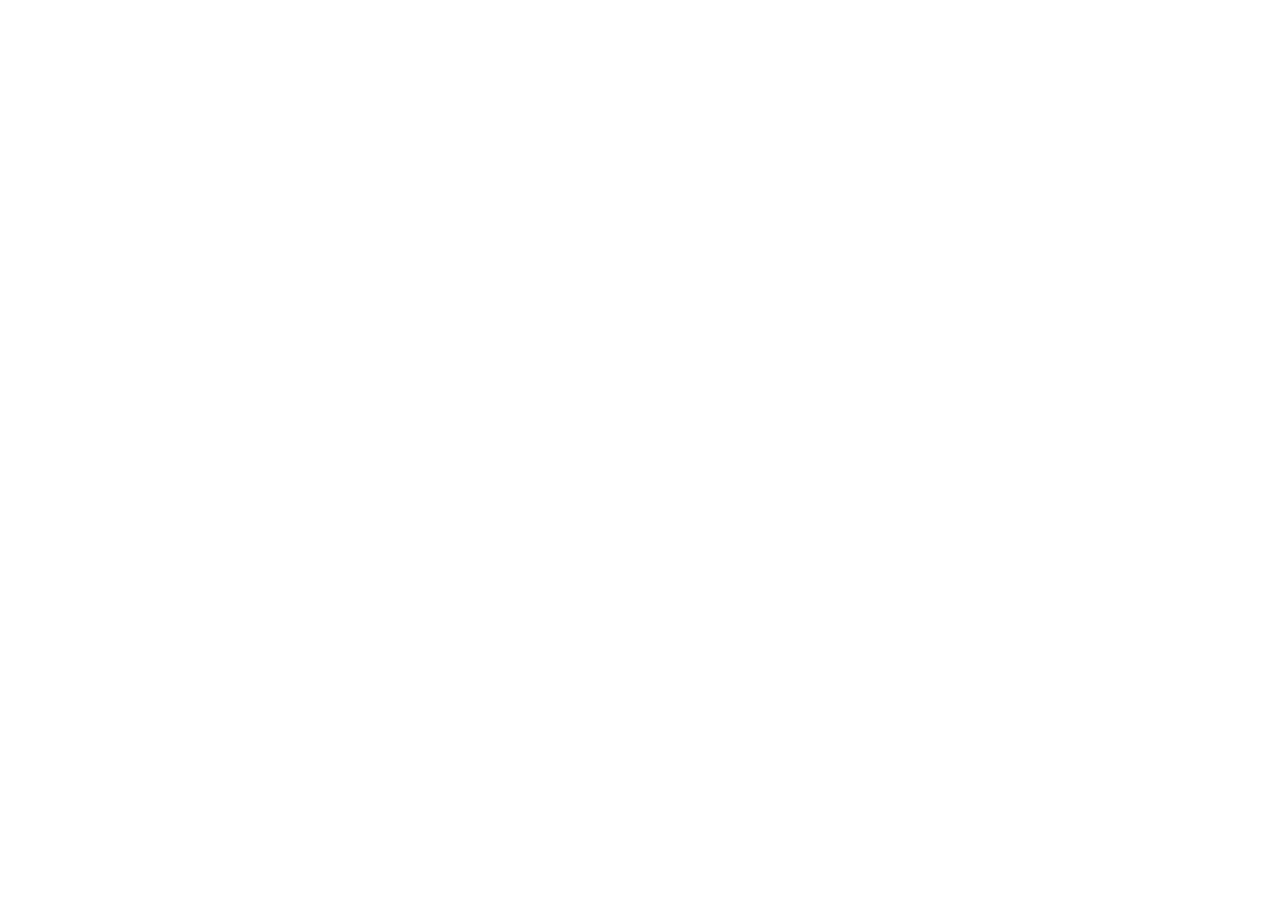
==== weather app front end/index.html @ 30d61809 "commented on what I had learned" ====
<!DOCTYPE html> <!--declares document type & version. Helps browser render page correctly-->
<html> <!--root element that wraps all HTML content on the page-->
<head> <!--down here isn't visible to users but meta is data of data of webpage. This gives information to browsers, search engines, and other services that interact with the page.-->
    <meta name="viewpoint" content="width=device-width, initial-scale=1.0"> 
    <!--ensure webpage is mobile-responsive by setting viewport width to the device's width.-->
    <title>Weather App</title> <!--title of webpage for browser tab-->
    <link rel="stylesheet" href="style.css"> <!--link for external CSS file-->
</head>
<body> <!--visible content of webpage will go (buttons, text, images, interactive features)-->




    
</body>
</html>
---- weather app front end/style.css ----
*{ /** { ... }: The * is the universal selector, 
    meaning it targets every single element on the page, 
    regardless of type (like <div>, <p>, <h1>, etc.).*/
    margin: 0; 
    padding: 0;
    font-family: 'Poppins', sans-serif;
    box-sizing: border-box;
}
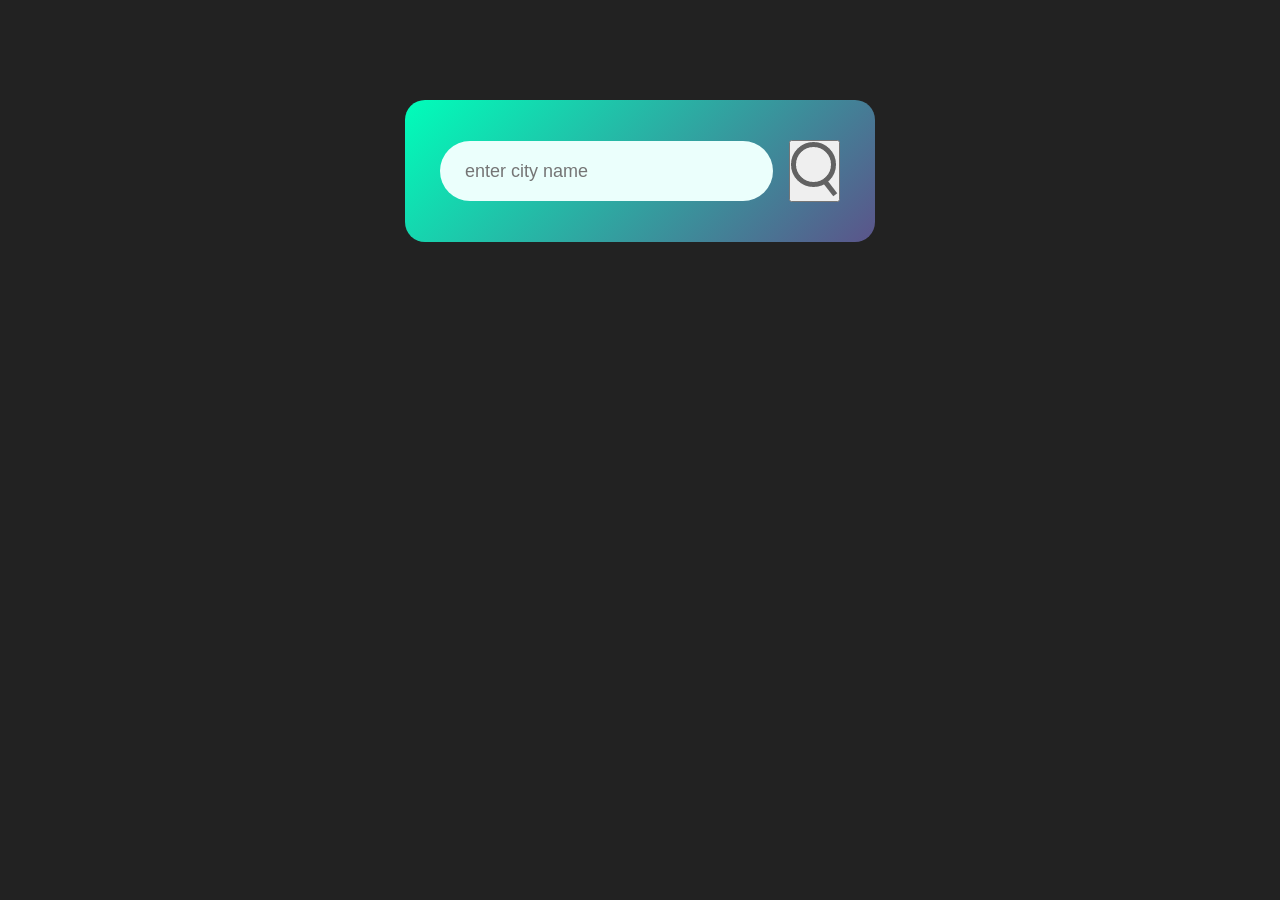
==== commit 442fa2aa: "css, added colors and for html i made divs" ====
--- a/weather app front end/index.html
+++ b/weather app front end/index.html
@@ -8,9 +8,13 @@
 </head>
 <body> <!--visible content of webpage will go (buttons, text, images, interactive features)-->
 
-
-
-
-    
+<div class="card"> <!--note all this allen-->
+    <div class="search">
+        <input type="text" placeholder="enter city name" 
+        spellcheck="false">
+        <button><img src="images/search.png"></button>
+    </div>
+</div>
+ 
 </body>
 </html>
--- a/weather app front end/style.css
+++ b/weather app front end/style.css
@@ -1,8 +1,39 @@
 *{ /** { ... }: The * is the universal selector, 
     meaning it targets every single element on the page, 
     regardless of type (like <div>, <p>, <h1>, etc.).*/
-    margin: 0; 
-    padding: 0;
-    font-family: 'Poppins', sans-serif;
-    box-sizing: border-box;
+    margin: 0; /*sets margin of every element to 0. Its the space outside the element. Helps with consistent layout*/
+    padding: 0; /*space inside element*/
+    font-family: 'Poppins', sans-serif; /*sets font, Poppins is main, sans incase poppins isn't available*/
+    box-sizing: border-box; /*padding and border included with element's width and height. box size changes along with width*/
+}
+body{
+    background: #222;
+}
+.card{
+    width: 90%;
+    max-width: 470px;
+    background: linear-gradient(135deg, #00feba, #5b548a);
+    color: #fff;
+    margin: 100px auto 0;
+    border-radius: 20px;
+    padding: 40px 35px;
+    text-align: center;
+}
+.search{
+    width: 100%;
+    display: flex;
+    align-items: center;
+    justify-content: space-between;
+}
+.search input{
+    border: 0;
+    outline: 0;
+    background: #ebfffc;
+    color: #555;
+    padding: 10px 25px;
+    height: 60px;
+    border-radius: 30px;
+    flex: 1;
+    margin-right: 16px;
+    font-size: 18px;
 }
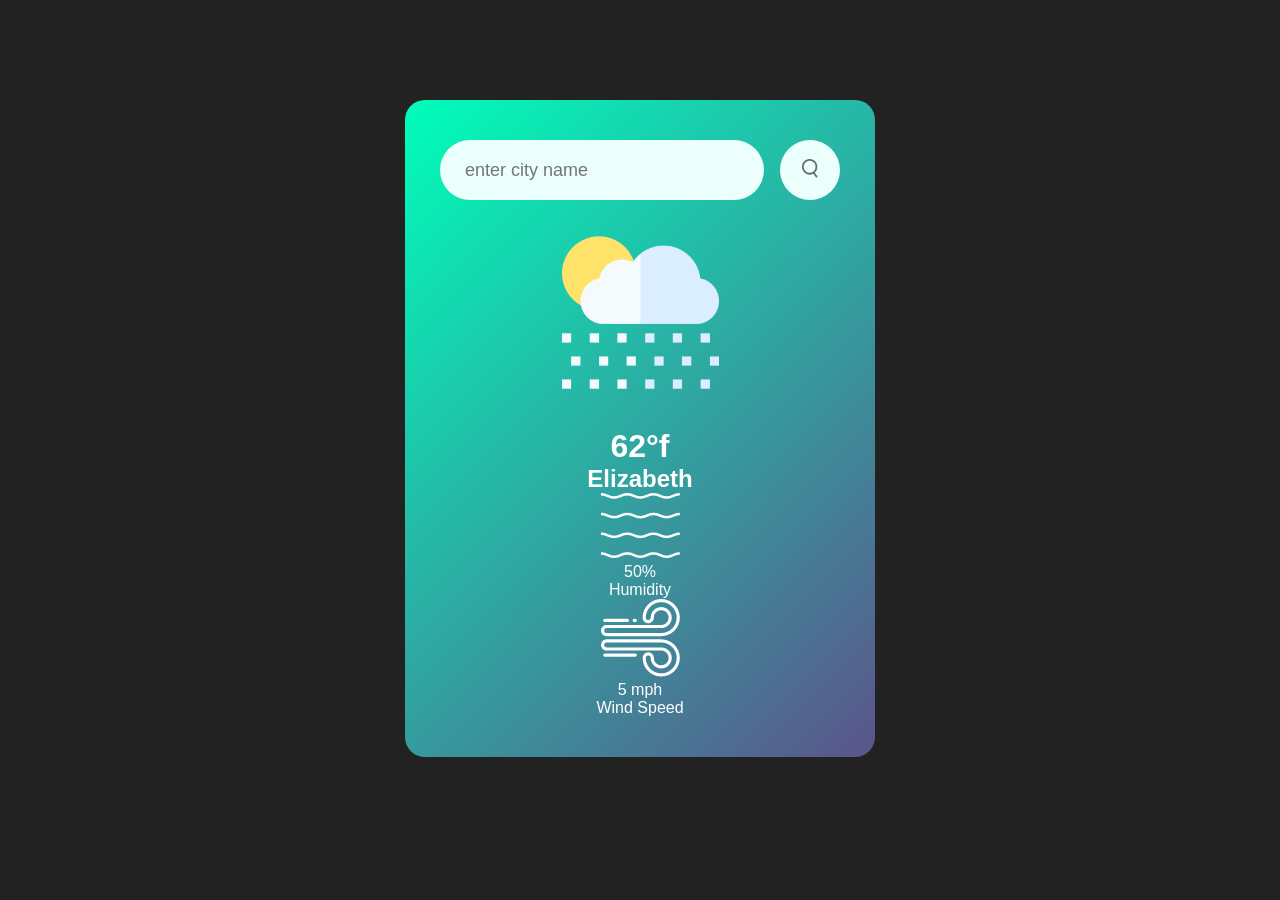
==== commit 7be77a21: "added city name, temp, humidity, and wind" ====
--- a/weather app front end/index.html
+++ b/weather app front end/index.html
@@ -14,6 +14,27 @@
         spellcheck="false">
         <button><img src="images/search.png"></button>
     </div>
+    <div class="weather">
+        <img src="images/rain.png" class = "weather-icon">
+        <h1 class="temp">62°f</h1>
+        <h2 class="city">Elizabeth</h2>
+        <div class="details">
+            <div class="col">
+                <img src="images/humidity.png">
+                <div>
+                    <p class="humidity">50%</p>
+                    <p>Humidity</p>
+                </div>
+            </div>
+            <div class="col">
+                <img src="images/wind.png">
+                <div>
+                    <p class="wind">5 mph</p>
+                    <p>Wind Speed</p>
+                </div>
+            </div>
+        </div>
+    </div>
 </div>
  
 </body>
--- a/weather app front end/style.css
+++ b/weather app front end/style.css
@@ -36,4 +36,19 @@
     flex: 1;
     margin-right: 16px;
     font-size: 18px;
+}
+.search button{
+    border: 0;
+    outline: 0;
+    background: #ebfffc;
+    border-radius: 50%;
+    width: 60px;
+    height: 60px;
+    cursor: pointer;
+}
+.search button img{
+    width: 16px;
+}
+.weather-icon{
+    
 }
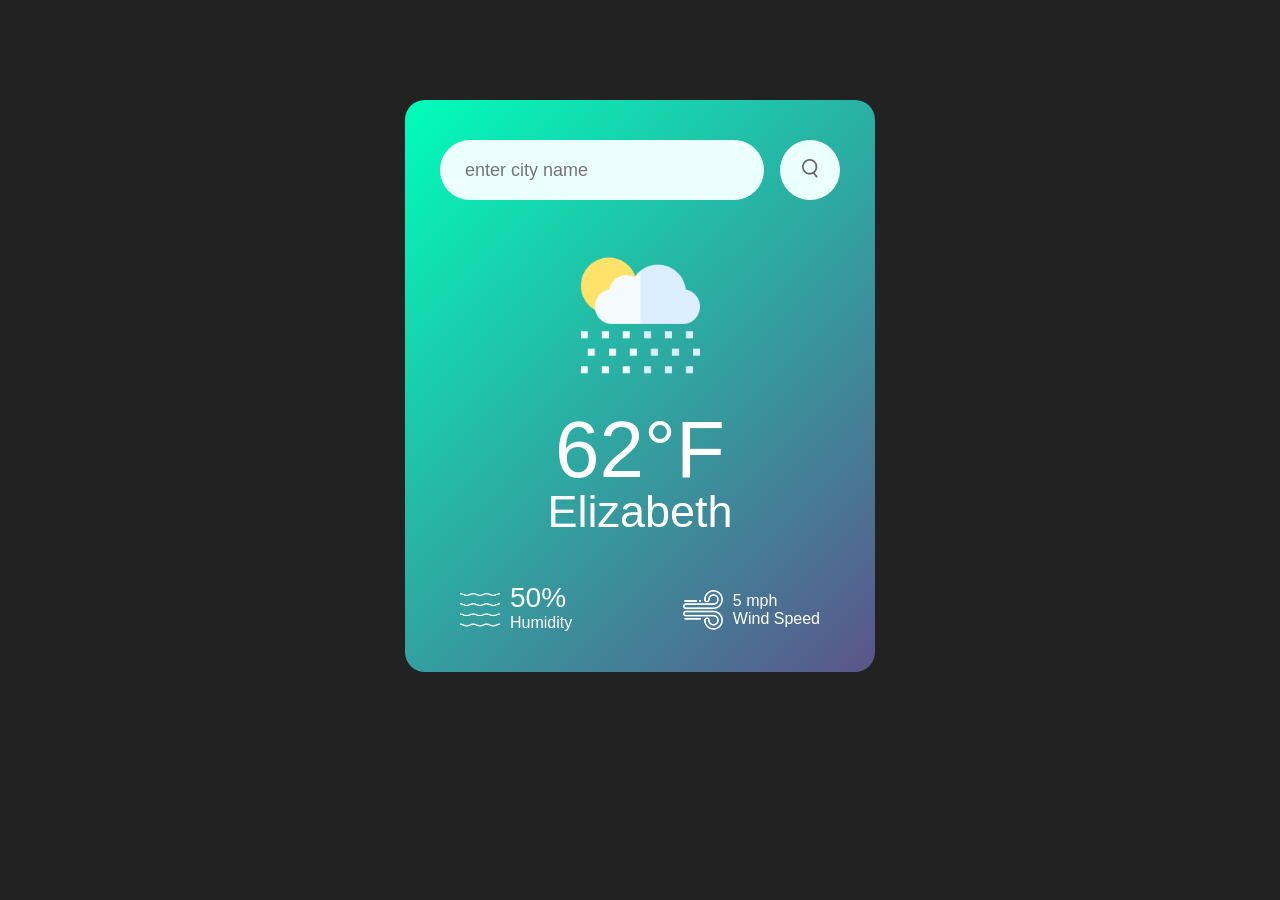
==== commit 895e1e88: "added api for weather based on area searched" ====
--- a/weather app front end/index.html
+++ b/weather app front end/index.html
@@ -16,7 +16,7 @@
     </div>
     <div class="weather">
         <img src="images/rain.png" class = "weather-icon">
-        <h1 class="temp">62°f</h1>
+        <h1 class="temp">62°F</h1>
         <h2 class="city">Elizabeth</h2>
         <div class="details">
             <div class="col">
@@ -37,5 +37,22 @@
     </div>
 </div>
  
+<script>
+
+const apiKey = "f756687bd722ffd51ae94a5b44cb353f";
+const apiUrl = "https://api.openweathermap.org/data/2.5/weather?units=imperial&q=bangalore"; 
+
+async function checkWeather(){
+    const response = await fetch(apiUrl + `&appid=${apiKey}`);
+    var data = await response.json();
+
+    console.log(data);
+}
+
+
+checkWeather();
+</script>
+
+
 </body>
 </html>
--- a/weather app front end/style.css
+++ b/weather app front end/style.css
@@ -50,5 +50,35 @@
     width: 16px;
 }
 .weather-icon{
-    
+    width: 170px;
+    margin-top: 30px;
+}
+.weather h1{
+    font-size: 80px;
+    font-weight: 500;
+}
+.weather h2{
+    font-size: 45px;
+    font-weight: 400;
+    margin-top: -10px;
+}
+.details{
+    display: flex;
+    align-items: center;
+    justify-content: space-between;
+    padding: 0 20px;
+    margin-top: 50px;
+}
+.col{
+    display: flex;
+    align-items: center;
+    text-align: left;
+}
+.col img{
+    width: 40px;
+    margin-right: 10px;
+}
+.humidity, wind{
+    font-size: 28px;
+    margin-top: -6px;
 }
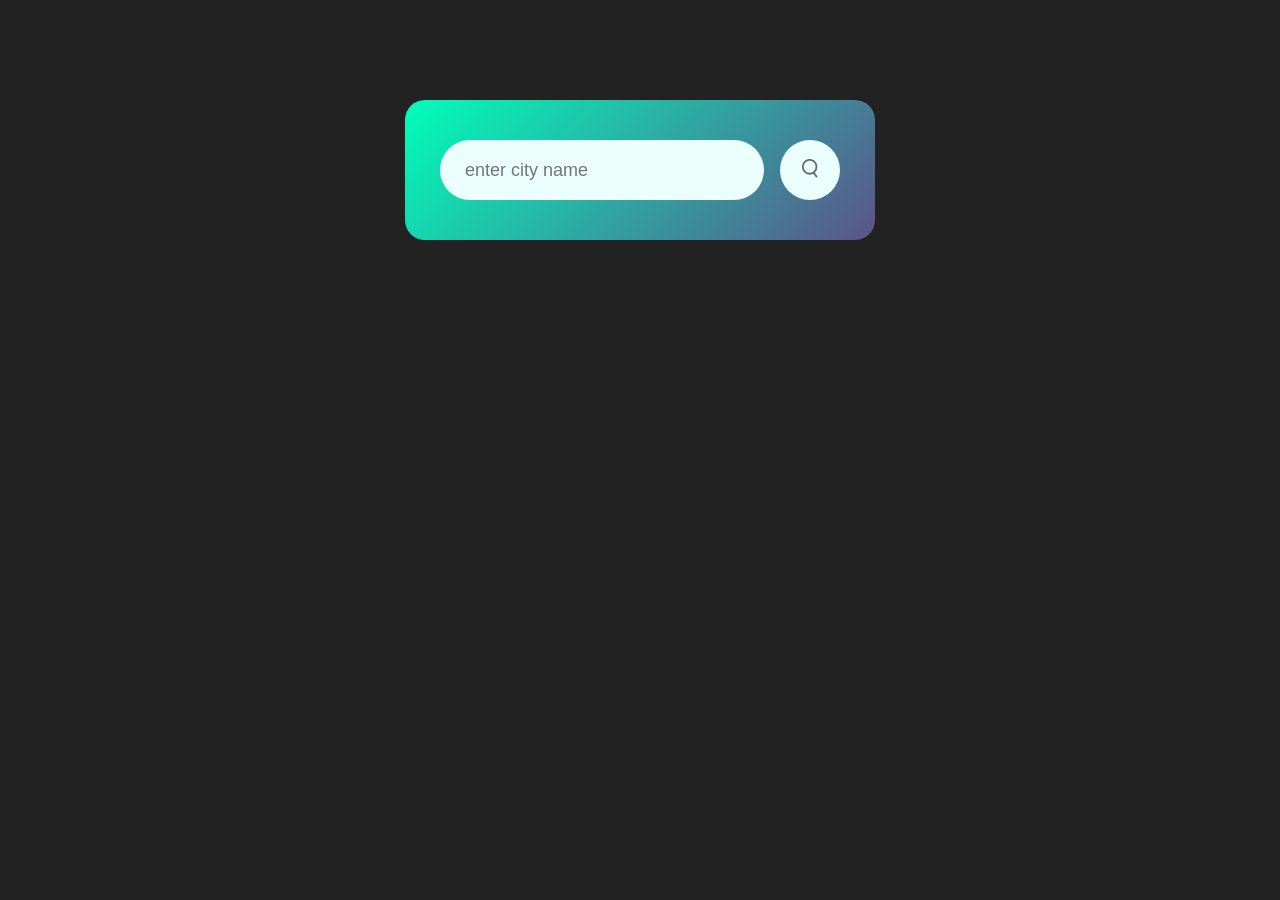
==== commit 2c22a15e: "made if else statements for weather icons and fixed error handling" ====
--- a/weather app front end/index.html
+++ b/weather app front end/index.html
@@ -13,6 +13,9 @@
         <input type="text" placeholder="enter city name" 
         spellcheck="false">
         <button><img src="images/search.png"></button>
+    </div>
+    <div class="error">
+        <p>Invalid city name</p>
     </div>
     <div class="weather">
         <img src="images/rain.png" class = "weather-icon">
@@ -40,15 +43,48 @@
 <script>
 
 const apiKey = "f756687bd722ffd51ae94a5b44cb353f";
-const apiUrl = "https://api.openweathermap.org/data/2.5/weather?units=imperial&q=bangalore"; 
+const apiUrl = "https://api.openweathermap.org/data/2.5/weather?units=imperial&q="; 
 
-async function checkWeather(){
-    const response = await fetch(apiUrl + `&appid=${apiKey}`);
-    var data = await response.json();
+const searchBox = document.querySelector(".search input");
+const searchBtn = document.querySelector(".search button");
+const weatherIcon = document.querySelector(".weather-icon");
 
-    console.log(data);
+async function checkWeather(city){
+    const response = await fetch(apiUrl + city + `&appid=${apiKey}`);
+
+    if(response.status == 404){
+        document.querySelector(".error").style.display = "block";
+        document.querySelector(".weather").style.display = "none";
+    }else{
+        var data = await response.json();
+
+    document.querySelector(".city").innerHTML = data.name; //
+    document.querySelector(".temp").innerHTML = Math.round(data.main.temp) + "°F";
+    document.querySelector(".humidity").innerHTML = data.main.humidity + "%";
+    document.querySelector(".wind").innerHTML = data.wind.speed + " mph";
+
+    if(data.weather[0].main == "Clouds"){
+        weatherIcon.src = "images/clouds.png";
+    } 
+    else if(data.weather[0].main == "Clear"){
+        weatherIcon.src = "images/clear.png";
+    } 
+    else if(data.weather[0].main == "Rain"){
+        weatherIcon.src = "images/rain.png";
+    } else if(data.weather[0].main == "Drizzle"){
+        weatherIcon.src = "images/drizzle.png";
+    } else if(data.weather[0].main == "Mist"){
+        weatherIcon.src = "images/mist.png";
+    } 
+
+    document.querySelector(".weather").style.display = "block";
+    document.querySelector(".error").style.display = "none";
+    }
 }
 
+searchBtn.addEventListener("click", ()=>{
+    checkWeather(searchBox.value);
+})
 
 checkWeather();
 </script>
--- a/weather app front end/style.css
+++ b/weather app front end/style.css
@@ -81,4 +81,14 @@
 .humidity, wind{
     font-size: 28px;
     margin-top: -6px;
+}
+.weather{
+    display: none;
+}
+.error{
+    text-align: left;
+    margin-left: 10px;
+    font-size: 14px;
+    margin-top: 10px;
+    display: none;
 }
